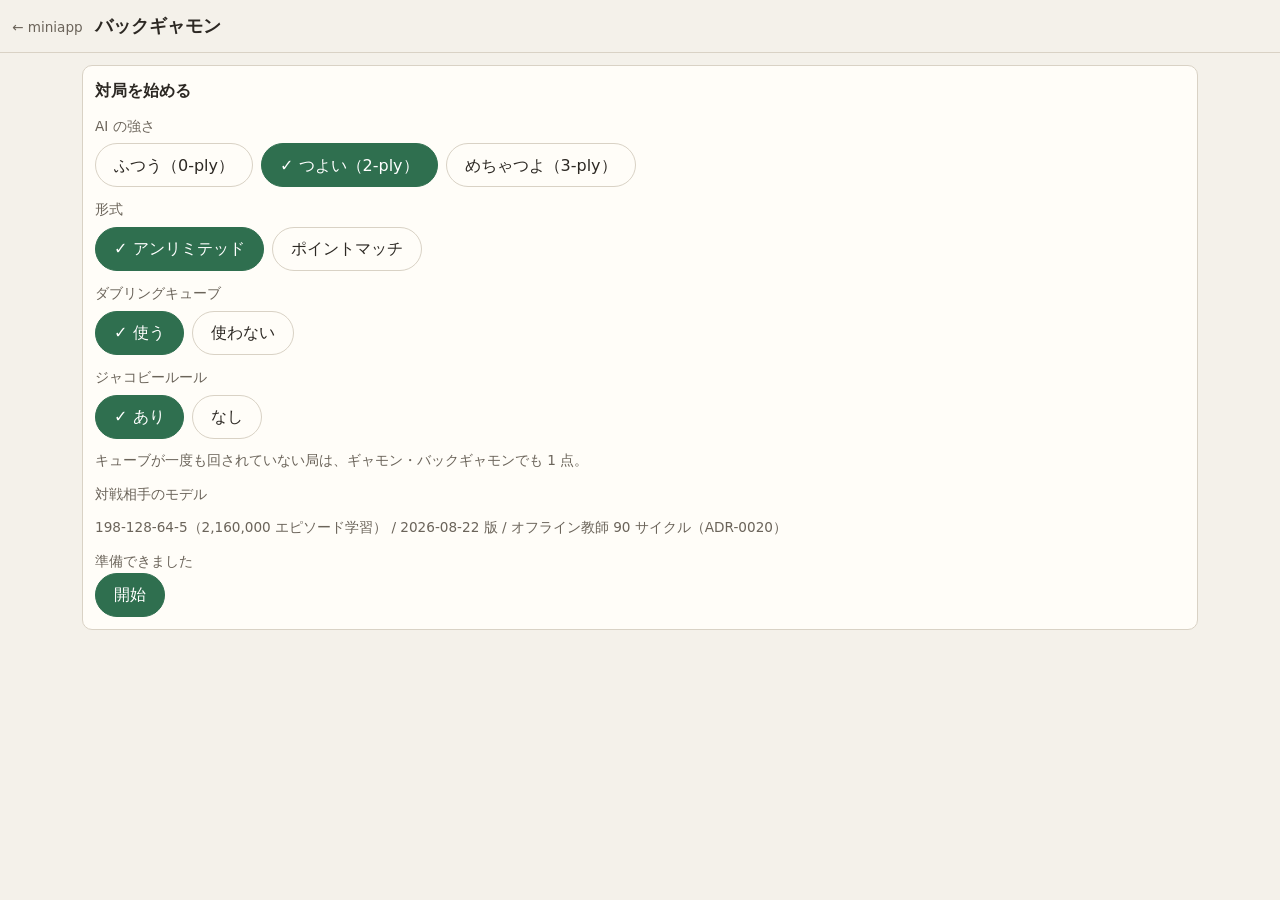
==== docs/backgammon/index.html @ ae8af526 "feat(backgammon): ポイントマッチとクロフォードルールに対応する 設定画面でアンリミテッド（マネーゲーム）とポイントマッチ（1〜7）を選べる ようにした。マッチの長さはスライダー。  " ====
<!DOCTYPE html>
<html lang="ja">
<head>
<meta charset="utf-8">
<meta name="viewport" content="width=device-width, initial-scale=1">
<title>バックギャモン</title>
<meta name="description" content="勝敗だけを報酬に自己対局で学習したニューラルネットと対戦できるバックギャモン。">
<link rel="icon" href="data:image/svg+xml,<svg xmlns='http://www.w3.org/2000/svg' viewBox='0 0 16 16'><text y='14' font-size='14'>🎲</text></svg>">
<link rel="stylesheet" href="./style.css">
</head>
<body>
<header class="site-header">
  <a class="back-link" href="../">← miniapp</a>
  <h1>バックギャモン</h1>
</header>

<main id="app">
  <section id="setup" class="panel">
    <h2>対局を始める</h2>
    <div class="field">
      <span id="level-label">AI の強さ</span>
      <div class="choices" role="radiogroup" aria-labelledby="level-label">
        <button type="button" class="choice" data-plies="0" role="radio" aria-checked="false">ふつう（0-ply）</button>
        <button type="button" class="choice is-selected" data-plies="2" role="radio" aria-checked="true">つよい（2-ply）</button>
        <button type="button" class="choice" data-plies="3" role="radio" aria-checked="false">めちゃつよ（3-ply）</button>
      </div>
    </div>
    <div class="field">
      <span id="format-label">形式</span>
      <div class="choices" role="radiogroup" aria-labelledby="format-label">
        <button type="button" class="choice is-selected" data-format="money" role="radio" aria-checked="true">アンリミテッド</button>
        <button type="button" class="choice" data-format="match" role="radio" aria-checked="false">ポイントマッチ</button>
      </div>
    </div>
    <div class="field slider" id="length-field" hidden>
      <div class="slider-head">
        <label for="match-length">マッチの長さ</label>
        <output id="match-length-value" for="match-length">5 ポイント</output>
      </div>
      <input type="range" id="match-length" min="1" max="7" step="1" value="5"
             aria-describedby="length-note">
      <p id="length-note" class="note">先に取った方が勝ち。相手がマッチポイントに達した直後の 1 局は、クロフォードルールでキューブを使えない。</p>
    </div>
    <div class="field">
      <span id="cube-label">ダブリングキューブ</span>
      <div class="choices" role="radiogroup" aria-labelledby="cube-label">
        <button type="button" class="choice is-selected" data-cube="on" role="radio" aria-checked="true">使う</button>
        <button type="button" class="choice" data-cube="off" role="radio" aria-checked="false">使わない</button>
      </div>
    </div>
    <div class="field" id="jacoby-field">
      <span id="jacoby-label">ジャコビールール</span>
      <div class="choices" role="radiogroup" aria-labelledby="jacoby-label">
        <button type="button" class="choice is-selected" data-jacoby="on" role="radio" aria-checked="true">あり</button>
        <button type="button" class="choice" data-jacoby="off" role="radio" aria-checked="false">なし</button>
      </div>
      <p class="note">キューブが一度も回されていない局は、ギャモン・バックギャモンでも 1 点。</p>
    </div>
    <div class="field">
      <span id="model-label">対戦相手のモデル</span>
      <p id="model-info" class="note">読み込み中…</p>
    </div>
    <p id="loading" class="note">モデルを読み込んでいます…</p>
    <button type="button" id="start" class="primary" disabled>開始</button>
  </section>

  <section id="game" hidden>
    <div class="play">
      <div id="board" class="board" role="grid" aria-label="盤面">
        <div id="dice-ai" class="dice" aria-live="polite" aria-label="AI の出目"></div>
        <div id="dice" class="dice" aria-live="polite" aria-label="あなたの出目"></div>
        <button type="button" id="roll" class="primary" hidden>サイコロを振る</button>
        <button type="button" id="double" class="cube-action" hidden>ダブル</button>
      </div>

      <div class="panel status-panel">
        <p id="turn" class="turn" aria-live="polite">—</p>
        <p id="score" class="score" aria-live="polite" hidden></p>
        <p id="cube-state" class="cube-state" aria-live="polite" hidden></p>
        <p id="hint" class="note"></p>
      </div>

      <div class="actions">
        <button type="button" id="take" class="primary" hidden>テイク</button>
        <button type="button" id="pass" hidden>パス</button>
        <button type="button" id="undo" hidden>1 手戻す</button>
        <button type="button" id="again" class="primary" hidden>もう一局</button>
      </div>
    </div>

    <div class="panel speed-panel slider">
      <div class="slider-head">
        <label for="speed">AI の間合い</label>
        <output id="speed-value" for="speed">1.0 秒</output>
      </div>
      <input type="range" id="speed" min="0.1" max="2" step="0.1" value="1"
             aria-describedby="speed-note">
      <p id="speed-note" class="note">AI が駒を 1 個動かすたびの間と、出目を見せる時間。</p>
    </div>

    <details id="record" class="panel record">
      <summary>棋譜</summary>
      <ol id="log" class="log"></ol>
      <div class="record-export">
        <div class="record-head">
          <h3>gnubg 用（.mat）</h3>
          <button type="button" id="copy-mat">コピー</button>
        </div>
        <pre id="mat" class="mat"></pre>
      </div>
    </details>
  </section>
</main>

<script type="module" src="./app.js"></script>
</body>
</html>
---- docs/backgammon/style.css ----
/* 色と余白は変数で一箇所にまとめる（FRONTEND.md）。 */
:root {
  --bg: #f4f1ea;
  --panel: #fffdf8;
  --ink: #2c2823;
  --muted: #6b645a;
  --line: #d9d2c5;
  --board: #c9a227;
  --board-dark: #8a6d1f;
  --point-a: #e8dcc0;
  --point-b: #a8794a;
  --white-checker: #fbf7ef;
  --black-checker: #3a3430;
  --accent: #2f6f4f;
  /* ダブル用。「サイコロを振る」と並んで盤の上に出るので、**緑と間違えない
     色**にする。盤（金茶）の上に白抜きで置いても読める濃さを選んである。
     盤の色はテーマで変わらないので、この色も 1 つで通す。 */
  --cube-action: #5b4b9e;
  --danger: #a8412f;
  --gap: 12px;
  --radius: 10px;
}

@media (prefers-color-scheme: dark) {
  :root {
    --bg: #1d1b18;
    --panel: #262320;
    --ink: #f0ece4;
    --muted: #a8a096;
    --line: #3d3833;
    --point-a: #4a423a;
    --point-b: #6b4a2c;
    --white-checker: #ede7dc;
    --black-checker: #16130f;
    --accent: #4f9d74;
  }
}

* { box-sizing: border-box; }

/* `hidden` 属性は UA スタイル（display:none）でしか効かないため、
   `.field { display: grid }` のような作者スタイルに簡単に負ける。
   JS 側で hidden を切り替える要素が増えたので、ここで一律に勝たせる。 */
[hidden] { display: none !important; }

body {
  margin: 0;
  background: var(--bg);
  color: var(--ink);
  font-family: system-ui, -apple-system, "Hiragino Sans", "Noto Sans JP", sans-serif;
  line-height: 1.6;
}

.site-header {
  display: flex;
  align-items: baseline;
  gap: var(--gap);
  padding: var(--gap);
  border-bottom: 1px solid var(--line);
}
.site-header h1 { font-size: 1.1rem; margin: 0; }
.back-link { color: var(--muted); text-decoration: none; font-size: .85rem; }
.back-link:hover, .back-link:focus-visible { color: var(--accent); }

#app {
  max-width: 720px;
  margin: 0 auto;
  padding: var(--gap);
  display: grid;
  gap: var(--gap);
}

#game { display: grid; gap: var(--gap); }
.play { display: grid; gap: var(--gap); align-content: start; }

/* PC 幅では棋譜を盤の右に並べる（狭い画面では盤の下に折りたたむ）。
   右の列は上から「間合い」「棋譜」の順。狭い画面でも DOM の順がそのまま
   縦に並ぶので、どちらでも間合いは棋譜の上に出る。 */
@media (min-width: 900px) {
  #app { max-width: 1140px; }
  #game {
    grid-template-columns: minmax(0, 1fr) 320px;
    grid-template-rows: auto 1fr;
    align-items: start;
  }
  .play { grid-column: 1; grid-row: 1 / span 2; }
  .speed-panel { grid-column: 2; grid-row: 1; }
  .record { grid-column: 2; grid-row: 2; position: sticky; top: var(--gap); }
  .record > summary { cursor: default; list-style: none; }
  .record > summary::-webkit-details-marker { display: none; }
}

.panel {
  background: var(--panel);
  border: 1px solid var(--line);
  border-radius: var(--radius);
  padding: var(--gap);
}
.panel h2 { margin: 0 0 var(--gap); font-size: 1rem; }
.note { color: var(--muted); font-size: .85rem; margin: .4em 0 0; }

.field { display: grid; gap: 6px; margin-bottom: var(--gap); }
.field > span { font-size: .85rem; color: var(--muted); }
.choices { display: flex; gap: 8px; flex-wrap: wrap; }

button {
  font: inherit;
  color: inherit;
  background: var(--panel);
  border: 1px solid var(--line);
  border-radius: 999px;
  padding: 8px 18px;
  cursor: pointer;
  min-height: 44px;      /* タップ目標 */
}
button:hover:not(:disabled) { border-color: var(--accent); }
button:focus-visible { outline: 3px solid var(--accent); outline-offset: 2px; }
button:disabled { opacity: .5; cursor: default; }
.choice.is-selected {
  background: var(--accent);
  color: #fff;
  border-color: var(--accent);
}
/* 色だけに頼らない（FRONTEND.md）。選択中は印を付ける。 */
.choice.is-selected::before { content: "✓ "; }
.primary { background: var(--accent); color: #fff; border-color: var(--accent); }

.actions { display: flex; gap: 8px; flex-wrap: wrap; }

/* ── 盤面 ───────────────────────────────────── */

.board {
  position: relative;
  display: grid;
  /* キューブ置き場 / 6 点 / バー / 6 点 / 上がりトレイ。
     **キューブは上がりトレイの反対側**（実物の盤と同じく、左の縁）に置く。 */
  grid-template-columns:
    minmax(22px, 6%) repeat(6, 1fr) minmax(26px, 7%) repeat(6, 1fr) minmax(22px, 6%);
  /* 上ラベル / 上段 / 中央の帯（バーとダイスの定位置） / 下段 / 下ラベル。
     番号は三角形の外（盤の縁）に出し、実物の盤と同じく三角形は帯に向かって尖る。 */
  grid-template-rows: 5% 1fr 14% 1fr 5%;
  gap: 2px;
  /* 駒 5 個を積んでも中央の帯を越えないように、実物より縦長にしてある。 */
  aspect-ratio: 15 / 12.5;
  background: var(--board-dark);
  border: 6px solid var(--board-dark);
  border-radius: var(--radius);
}

.point-label {
  display: flex;
  align-items: center;
  justify-content: center;
  font-size: 10px;
  color: #f2e9d5;
  opacity: .8;
  pointer-events: none;
}

.point {
  position: relative;
  display: flex;
  flex-direction: column;
  align-items: center;
  gap: 1px;
  padding: 2px 0;
  background: transparent;
  border: none;
  border-radius: 0;
  min-height: 0;
  cursor: pointer;
}
/* 三角形の色は疑似要素に持たせる。駒や数字はその上（z-index:1）に乗る。 */
.point::before {
  content: "";
  position: absolute;
  inset: 0;
  background: var(--point-a);
  clip-path: polygon(0 0, 100% 0, 50% 100%);
}
.point.bottom::before { clip-path: polygon(0 100%, 100% 100%, 50% 0); }
.point.odd::before { background: var(--point-b); }
.point > * { position: relative; z-index: 1; }
.point.bottom { flex-direction: column-reverse; }
.point:disabled { cursor: default; opacity: 1; }

/* 選択できる駒はマス全体を囲う（三角形に切り取られる ::before ではなく本体に描く）。 */
.point.selectable { box-shadow: inset 0 0 0 3px var(--accent); }

.checker {
  aspect-ratio: 1;
  border-radius: 50%;
  border: 1px solid rgba(0, 0, 0, .35);
  flex: 0 0 auto;
}
.checker.white { background: var(--white-checker); }
.checker.black { background: var(--black-checker); }
/* 駒はマス幅いっぱいに近いサイズの正円で固定する（積んだ数で潰さない）。
   5 個積んでも収まるように、盤の縦横比の側で高さを確保している。 */
.point .checker { width: 90%; }
.stack-count {
  font-size: 10px;
  font-weight: 700;
  color: var(--ink);
  background: var(--panel);
  border-radius: 999px;
  padding: 0 4px;
}

.bar {
  position: relative;
  background: linear-gradient(180deg, var(--board-dark), var(--board) 50%, var(--board-dark));
  border-left: 2px solid var(--board);
  border-right: 2px solid var(--board);
  display: flex;
  flex-direction: column;
  justify-content: space-between;
  align-items: center;
  padding: 6px 0;
  gap: 2px;
  cursor: pointer;
}
/* width:100% がないと、駒の % 幅がゼロ幅の親に対して解決されて見えなくなる。 */
.bar-group {
  display: flex;
  flex-direction: column;
  align-items: center;
  gap: 2px;
  width: 100%;
  min-height: 1em;
}
.bar .checker { width: 78%; }
.bar.selectable { box-shadow: inset 0 0 0 3px var(--accent); }

/* 上がった駒を置く右端のトレイ。実物と同じく駒は寝かせて積む。 */
.off-tray {
  position: relative;
  background: var(--board-dark);
  border-left: 2px solid var(--board);
  display: flex;
  flex-direction: column;
  align-items: center;
  gap: 2px;
  padding: 4px 3px;
  overflow: hidden;
}
.off-tray.black { justify-content: flex-start; }   /* 上段が黒のホーム側 */
.off-tray.white { justify-content: flex-end; }
.off-checker {
  width: 100%;
  height: 7px;
  flex: 0 0 auto;
  border-radius: 2px;
  border: 1px solid rgba(0, 0, 0, .35);
}
.off-tray.white .off-checker { background: var(--white-checker); }
.off-tray.black .off-checker { background: var(--black-checker); }
.off-count {
  position: absolute;
  left: 0;
  right: 0;
  text-align: center;
  font-size: 10px;
  font-weight: 700;
  color: #f2e9d5;
  pointer-events: none;
}
.off-tray.black .off-count { bottom: 2px; }
.off-tray.white .off-count { top: 2px; }

/* ダブリングキューブの置き場。上がりトレイの反対側（盤の左の縁）に、
   盤の高さいっぱいの帯として取る。キューブはその中で上 / 中央 / 下に動く:

     センター（持ち主なし） → 中央。数字は 64（実物と同じ「1 の面が無い」表現）
     Black が所有           → 上（Black のホーム側）
     White が所有           → 下（White のホーム側。人間は常に White）

   キューブを使わない設定のときは中身を空にする。**列そのものは残す**
   （消すと盤の横幅が変わって、対局ごとに見え方が動いてしまう）。 */
.cube-tray {
  grid-column: 1;
  grid-row: 2 / 5;
  display: flex;
  flex-direction: column;
  align-items: center;
  padding: 4px 2px;
  background: var(--board-dark);
  border-right: 2px solid var(--board);
  overflow: hidden;
}
.cube-tray.at-center { justify-content: center; }
.cube-tray.at-top { justify-content: flex-start; }
.cube-tray.at-bottom { justify-content: flex-end; }

.cube {
  width: 92%;
  aspect-ratio: 1;
  flex: 0 0 auto;
  display: grid;
  place-items: center;
  border-radius: 4px;
  border: 1px solid var(--line);
  background: var(--panel);
  color: var(--ink);
  font-weight: 700;
  /* 「64」の 2 桁が入る一番大きい字にする。狭い画面では詰まるので幅で縛る。 */
  font-size: clamp(9px, 1.4vw, 15px);
  font-variant-numeric: tabular-nums;
  line-height: 1;
  box-shadow: 0 1px 3px rgba(0, 0, 0, .35);
}
/* センターは「まだ誰も持っていない」ので、少し控えめに見せる。 */
.cube.is-center { opacity: .85; }

/* 返事待ちの間だけ、置き場から外して盤に「打った」キューブ。中段の帯に置き、
   出す側はダイスと同じ半分（自分は右、AI は左）。ダブルのボタンと同じ色の
   縁を付けて、これがキューブの提案だと分かるようにする。 */
#cube-offer {
  grid-row: 3;
  justify-self: center;
  align-self: center;
  width: 18%;            /* ダイスの目（16%）と近い大きさに揃える */
  font-size: clamp(10px, 1.7vw, 18px);
  border: 2px solid var(--cube-action);
  box-shadow: 0 3px 8px rgba(0, 0, 0, .45);
}
#cube-offer.at-right { grid-column: 9 / 15; }
#cube-offer.at-left { grid-column: 2 / 8; }

.status-panel { display: grid; gap: 6px; }
.turn { margin: 0; font-weight: 700; }

/* 実物の盤と同じく、ダイスは中央の帯に転がす。自分は右半分、相手は
   （相手から見て右になる）左半分。 */
.dice {
  grid-row: 3;
  display: flex;
  align-items: center;
  justify-content: center;
  gap: 10%;
}
#dice { grid-column: 9 / 15; }
#dice-ai { grid-column: 2 / 8; }

/* 盤の中央の帯に出すボタン。「振る」は自分のダイスと同じ右半分（手を伸ばす先を
   1 箇所にまとめる）、「ダブル」は左半分。どちらもロール前にしか出ないので、
   ダイスと場所を取り合わない。 */
#roll, #double {
  grid-row: 3;
  justify-self: center;
  align-self: center;
  min-height: 0;
  padding: 6px 20px;
  font-size: .9rem;
  white-space: nowrap;
  box-shadow: 0 2px 6px rgba(0, 0, 0, .35);
}
#roll { grid-column: 9 / 15; }
#double { grid-column: 2 / 8; }

/* 振る（緑）と取り違えないよう、ダブルだけ別の色にする。 */
.cube-action {
  background: var(--cube-action);
  color: #fff;
  border-color: var(--cube-action);
}
.cube-action:hover:not(:disabled) { border-color: #fff; }
.die {
  width: 16%;
  aspect-ratio: 1;
  display: grid;
  place-items: center;
  font-weight: 700;
  border-radius: 6px;
  border: 1px solid var(--line);
  background: var(--panel);
  box-shadow: 0 1px 3px rgba(0, 0, 0, .3);
}
.die.used { opacity: .35; text-decoration: line-through; }
/* 出目の並びはクリックで入れ替えられる（ゾロ目のときは付かない）。 */
.dice.is-flippable { cursor: pointer; }
.dice.is-flippable:hover .die:not(.used) { border-color: var(--accent); }

.log {
  margin: var(--gap) 0 0;
  padding-left: 1.4em;
  font-size: .85rem;
  color: var(--muted);
  max-height: 34vh;
  overflow-y: auto;
}

.record { align-self: start; }
.record-export { margin-top: var(--gap); border-top: 1px solid var(--line); padding-top: var(--gap); }
.record-head { display: flex; align-items: center; justify-content: space-between; gap: 8px; }
.record-head h3 { margin: 0; font-size: .85rem; color: var(--muted); font-weight: 600; }
.record-head button { min-height: 32px; padding: 4px 12px; font-size: .8rem; }
.mat {
  margin: 8px 0 0;
  padding: 8px;
  background: var(--bg);
  border: 1px solid var(--line);
  border-radius: 6px;
  font-size: .72rem;
  line-height: 1.45;
  max-height: 34vh;
  overflow: auto;
  white-space: pre;
}

@media (max-width: 420px) {
  /* 狭い画面では両端の帯とバーを固定幅に落とし、点の幅を稼ぐ。
     **列の数は変えない**（変えると帯の中身が別の列へずれる）。 */
  .board { grid-template-columns: 18px repeat(6, 1fr) 20px repeat(6, 1fr) 18px; }
}

/* 長考中（3 手先読み）。固まったのではないと分かるように点滅させる。 */
.note.is-thinking {
  animation: thinking 1.2s ease-in-out infinite;
}

@keyframes thinking {
  0%, 100% { opacity: 1; }
  50% { opacity: 0.45; }
}

@media (prefers-reduced-motion: reduce) {
  .note.is-thinking { animation: none; }
}

/* スライダー 1 つぶん（見出し + 現在値 + つまみ）。AI の間合いと
   マッチの長さの 2 か所で使う。 */
.slider { display: grid; gap: 6px; }
.slider-head {
  display: flex;
  align-items: baseline;
  justify-content: space-between;
  gap: 8px;
  font-size: .85rem;
  color: var(--muted);
}
.slider output {
  font-variant-numeric: tabular-nums;
  font-weight: 700;
  color: var(--ink);
}
.slider input[type="range"] {
  width: 100%;
  min-height: 44px;      /* タップ目標 */
  accent-color: var(--accent);
}

/* マッチのスコア。形式・点差・away・クロフォードをこの 1 行にまとめる。 */
.score {
  margin: 0;
  font-size: .85rem;
  color: var(--muted);
  font-variant-numeric: tabular-nums;
}

/* キューブの状態表示。値と持ち主が一目で分かるようにする。 */
.cube-state {
  margin: 0.35rem 0 0;
  font-variant-numeric: tabular-nums;
  font-weight: 600;
}
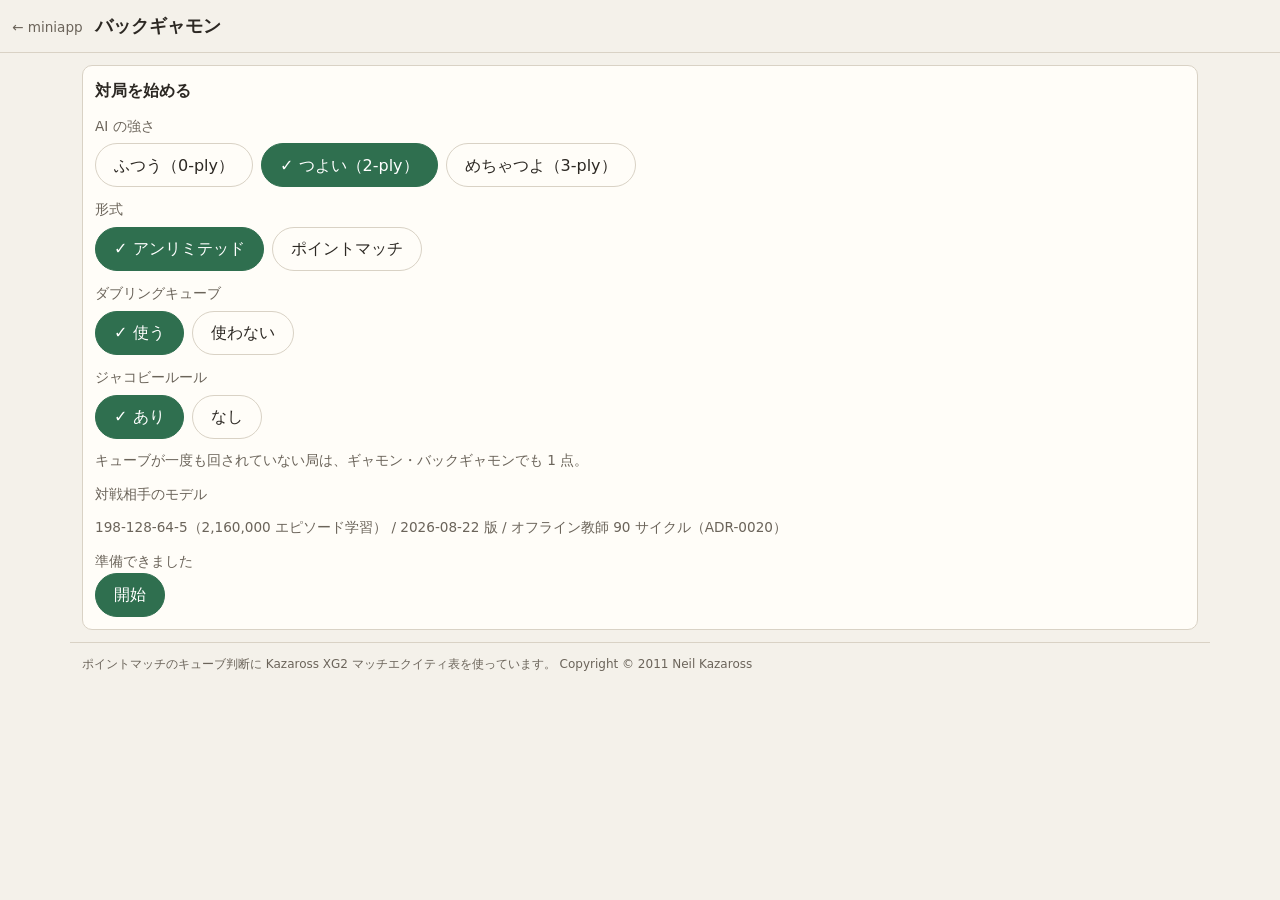
==== commit 011d6573: "feat(backgammon): マッチのキューブ判断をマッチエクイティ表（MET）で行う マッチでは equity（1 局あたりの期待得点）が使えない。**同じ 1 点でも スコアによって価値が違" ====
--- a/docs/backgammon/index.html
+++ b/docs/backgammon/index.html
@@ -112,6 +112,13 @@
   </section>
 </main>
 
+<footer class="site-footer">
+  <p class="note">
+    ポイントマッチのキューブ判断に Kazaross XG2 マッチエクイティ表を使っています。
+    Copyright &copy; 2011 Neil Kazaross
+  </p>
+</footer>
+
 <script type="module" src="./app.js"></script>
 </body>
 </html>
--- a/docs/backgammon/style.css
+++ b/docs/backgammon/style.css
@@ -59,6 +59,17 @@
   border-bottom: 1px solid var(--line);
 }
 .site-header h1 { font-size: 1.1rem; margin: 0; }
+
+/* 同梱物のクレジット。**許諾の条件はここではない**（条件が掛かるのは表を含む
+   `src/met-table.js` の先頭で、そちらの表示は消せない）。ここは JS を開かない
+   人向けの表示なので、文面は変えても構わない。 */
+.site-footer {
+  max-width: 1140px;
+  margin: 0 auto;
+  padding: var(--gap);
+  border-top: 1px solid var(--line);
+}
+.site-footer .note { margin: 0; font-size: .75rem; }
 .back-link { color: var(--muted); text-decoration: none; font-size: .85rem; }
 .back-link:hover, .back-link:focus-visible { color: var(--accent); }
 
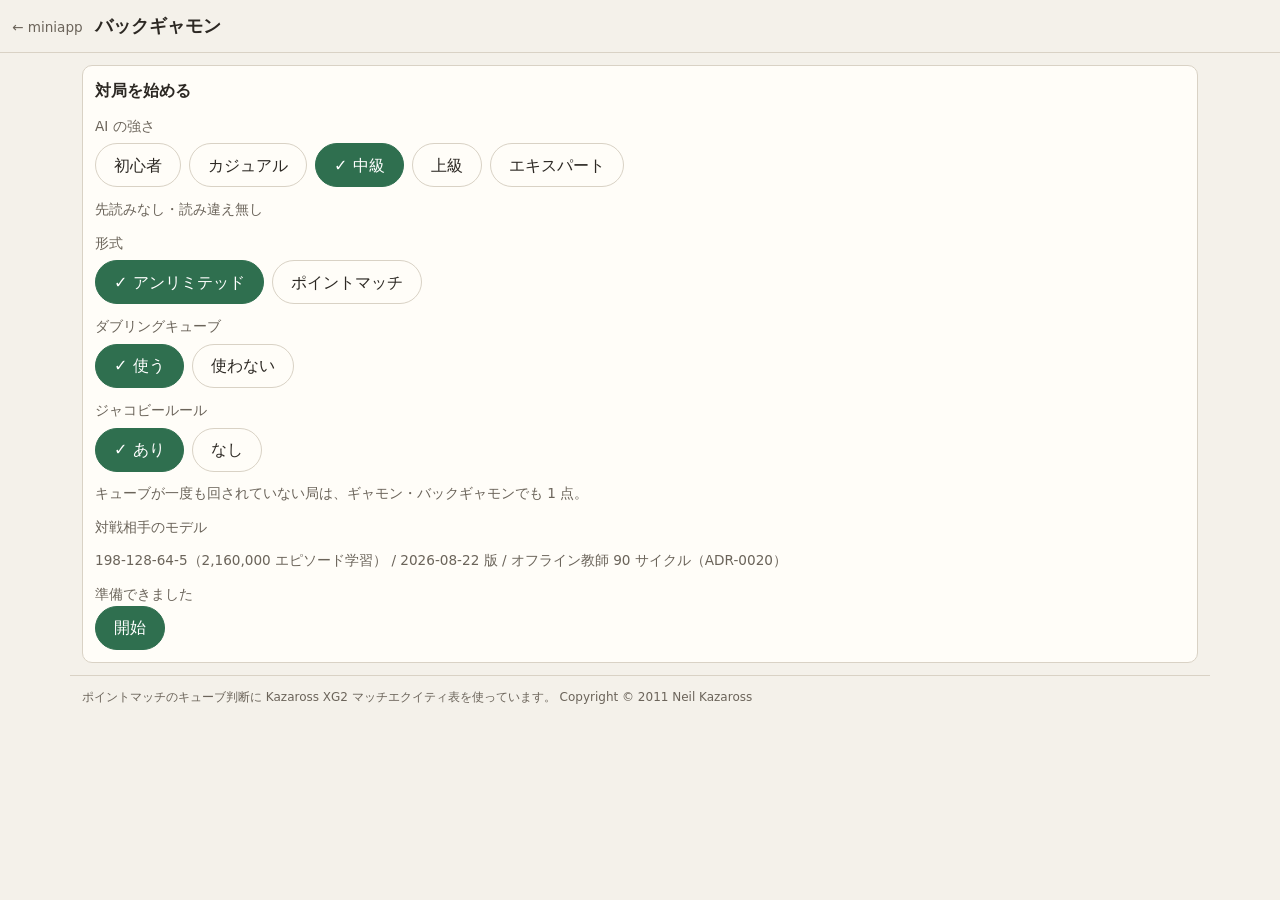
==== commit 94c6f8a1: "feat(backgammon): AI の強さを 5 段にし、弱い段を評価値ノイズで作る **先読み 0 が床なので、それより弱くするには別の軸が要る。** モデルが強くなる たびに最弱の段も勝手に" ====
--- a/docs/backgammon/index.html
+++ b/docs/backgammon/index.html
@@ -20,10 +20,13 @@
     <div class="field">
       <span id="level-label">AI の強さ</span>
       <div class="choices" role="radiogroup" aria-labelledby="level-label">
-        <button type="button" class="choice" data-plies="0" role="radio" aria-checked="false">ふつう（0-ply）</button>
-        <button type="button" class="choice is-selected" data-plies="2" role="radio" aria-checked="true">つよい（2-ply）</button>
-        <button type="button" class="choice" data-plies="3" role="radio" aria-checked="false">めちゃつよ（3-ply）</button>
+        <button type="button" class="choice" data-level="beginner" role="radio" aria-checked="false">初心者</button>
+        <button type="button" class="choice" data-level="casual" role="radio" aria-checked="false">カジュアル</button>
+        <button type="button" class="choice is-selected" data-level="intermediate" role="radio" aria-checked="true">中級</button>
+        <button type="button" class="choice" data-level="advanced" role="radio" aria-checked="false">上級</button>
+        <button type="button" class="choice" data-level="expert" role="radio" aria-checked="false">エキスパート</button>
       </div>
+      <p id="level-note" class="note"></p>
     </div>
     <div class="field">
       <span id="format-label">形式</span>
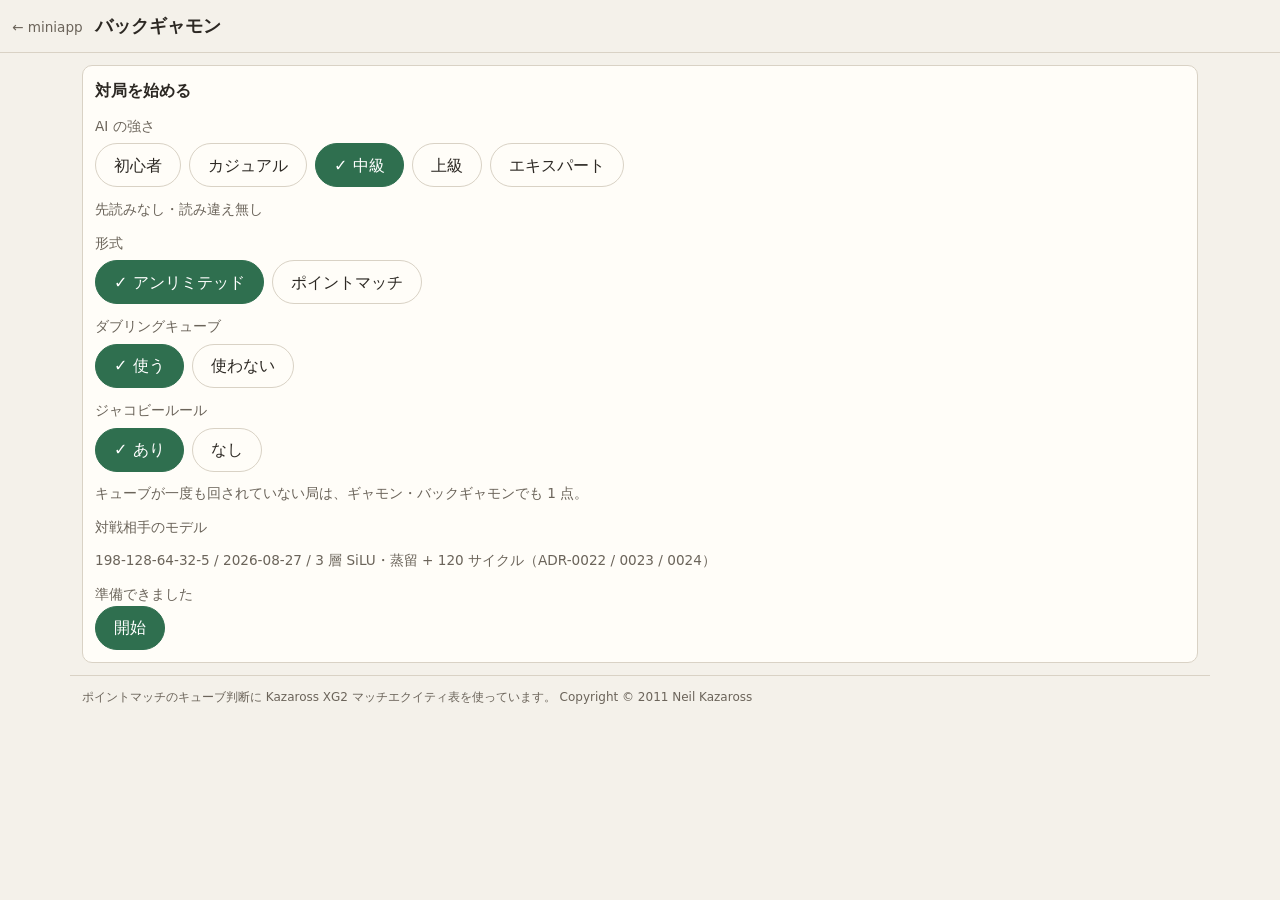
==== commit fc04e47f: "feat: バックギャモンの操作性向上（フォース自動実行・自動ロール・ポイントメイク/ベアオフのダブルクリック対応） - フォースムーブ自動実行トグルの追加および設定の永続化（localStorage" ====
--- a/docs/backgammon/index.html
+++ b/docs/backgammon/index.html
@@ -84,11 +84,14 @@
       </div>
 
       <div class="actions">
+        <button type="button" id="advice-button" hidden>ヒント</button>
         <button type="button" id="take" class="primary" hidden>テイク</button>
         <button type="button" id="pass" hidden>パス</button>
         <button type="button" id="undo" hidden>1 手戻す</button>
         <button type="button" id="again" class="primary" hidden>もう一局</button>
       </div>
+
+      <div id="advice" class="panel advice" hidden aria-live="polite"></div>
     </div>
 
     <div class="panel speed-panel slider">
@@ -99,6 +102,13 @@
       <input type="range" id="speed" min="0.1" max="2" step="0.1" value="1"
              aria-describedby="speed-note">
       <p id="speed-note" class="note">AI が駒を 1 個動かすたびの間と、出目を見せる時間。</p>
+
+      <div class="toggle-field">
+        <label class="toggle-label" for="auto-force">
+          <input type="checkbox" id="auto-force">
+          <span>強制着手（フォースムーブ）を自動で動かす</span>
+        </label>
+      </div>
     </div>
 
     <details id="record" class="panel record">
@@ -107,9 +117,11 @@
       <div class="record-export">
         <div class="record-head">
           <h3>gnubg 用（.mat）</h3>
-          <button type="button" id="copy-mat">コピー</button>
+          <button type="button" id="download-mat">ダウンロード</button>
         </div>
-        <pre id="mat" class="mat"></pre>
+        <pre id="mat" class="mat" tabindex="0"
+             aria-label="gnubg 用の棋譜（クリックしてから Ctrl+A でここだけ全選択）"></pre>
+        <p class="note">クリックしてから Ctrl+A（Mac は ⌘+A）で、この欄だけを全選択できます。</p>
       </div>
     </details>
   </section>
--- a/docs/backgammon/style.css
+++ b/docs/backgammon/style.css
@@ -12,10 +12,16 @@
   --white-checker: #fbf7ef;
   --black-checker: #3a3430;
   --accent: #2f6f4f;
+  /* ポイント作成可能（メイク可能）なマスのハイライト（アンバーゴールド）。 */
+  --makeable: #d97706;
   /* ダブル用。「サイコロを振る」と並んで盤の上に出るので、**緑と間違えない
      色**にする。盤（金茶）の上に白抜きで置いても読める濃さを選んである。
      盤の色はテーマで変わらないので、この色も 1 つで通す。 */
   --cube-action: #5b4b9e;
+  /* ヒントの印。**選択できる印（緑）と同じ駒に同時に付く**ので、緑ともダブルの
+     紫とも見分けが付く色にする。盤（クリーム / 茶）の上でも沈まない濃さ。
+     **色だけに頼ってはいない**（最善手は表記でも出す。FRONTEND.md）。 */
+  --advice: #c2185b;
   --danger: #a8412f;
   --gap: 12px;
   --radius: 10px;
@@ -33,6 +39,10 @@
     --white-checker: #ede7dc;
     --black-checker: #16130f;
     --accent: #4f9d74;
+    --makeable: #f59e0b;
+    /* 暗い背景では沈むので明るい側へ。盤の色はテーマで変わらないが、
+       クリーム / 茶のどちらの上でも読める範囲。 */
+    --advice: #ff5c8a;
   }
 }
 
@@ -198,6 +208,29 @@
 /* 選択できる駒はマス全体を囲う（三角形に切り取られる ::before ではなく本体に描く）。 */
 .point.selectable { box-shadow: inset 0 0 0 3px var(--accent); }
 
+/* ポイントを作れる場所（ダブルクリックでメイク可能）。 */
+.point.makeable { box-shadow: inset 0 0 0 3px var(--makeable); }
+.point.selectable.makeable {
+  box-shadow: inset 0 0 0 3px var(--makeable), inset 0 0 0 6px var(--accent);
+}
+
+/* ヒントの最善手の移動元。**選択できる印（緑）と重なるので別の色にする。**
+   両方付くことがあるため、内側と外側で描き分けて共存させる。 */
+.point.advised { box-shadow: inset 0 0 0 3px var(--advice); }
+.point.selectable.advised {
+  box-shadow: inset 0 0 0 3px var(--advice), inset 0 0 0 6px var(--accent);
+}
+.point.makeable.advised {
+  box-shadow: inset 0 0 0 3px var(--advice), inset 0 0 0 6px var(--makeable);
+}
+.point.selectable.makeable.advised {
+  box-shadow: inset 0 0 0 3px var(--advice), inset 0 0 0 6px var(--makeable), inset 0 0 0 9px var(--accent);
+}
+.bar.advised { box-shadow: inset 0 0 0 3px var(--advice); }
+.bar.selectable.advised {
+  box-shadow: inset 0 0 0 3px var(--advice), inset 0 0 0 6px var(--accent);
+}
+
 .checker {
   aspect-ratio: 1;
   border-radius: 50%;
@@ -257,6 +290,11 @@
 }
 .off-tray.black { justify-content: flex-start; }   /* 上段が黒のホーム側 */
 .off-tray.white { justify-content: flex-end; }
+/* 出目を使って2駒ベアオフできるときはトレイを黄色枠でハイライトし、ダブルクリック可能にする */
+.off-tray.makeable {
+  box-shadow: inset 0 0 0 3px var(--makeable);
+  cursor: pointer;
+}
 .off-checker {
   width: 100%;
   height: 7px;
@@ -338,6 +376,22 @@
 #cube-offer.at-right { grid-column: 9 / 15; }
 #cube-offer.at-left { grid-column: 2 / 8; }
 
+/* ヒントの表示。盤のすぐ下に出す。 */
+.advice { display: grid; gap: 4px; }
+.advice-move {
+  margin: 0;
+  font-weight: 700;
+  font-variant-numeric: tabular-nums;
+  color: var(--advice);
+}
+.advice-rest {
+  margin: 0;
+  padding-left: 1.2em;
+  font-size: .85rem;
+  color: var(--muted);
+  font-variant-numeric: tabular-nums;
+}
+
 .status-panel { display: grid; gap: 6px; }
 .turn { margin: 0; font-weight: 700; }
 
@@ -406,6 +460,11 @@
 .record-head { display: flex; align-items: center; justify-content: space-between; gap: 8px; }
 .record-head h3 { margin: 0; font-size: .85rem; color: var(--muted); font-weight: 600; }
 .record-head button { min-height: 32px; padding: 4px 12px; font-size: .8rem; }
+/* **フォーカスできる**（`tabindex="0"`）。クリックしてから Ctrl+A で、
+   ページ全体ではなくこの欄だけを全選択できるようにしてある。
+   スクロールする領域にフォーカスを持たせるのはキーボード操作の面でも要る。 */
+.mat:focus-visible { outline: 3px solid var(--accent); outline-offset: 2px; }
+
 .mat {
   margin: 8px 0 0;
   padding: 8px;
@@ -461,6 +520,27 @@
   accent-color: var(--accent);
 }
 
+.toggle-field {
+  margin-top: 8px;
+  padding-top: 8px;
+  border-top: 1px solid var(--line);
+}
+.toggle-label {
+  display: flex;
+  align-items: center;
+  gap: 8px;
+  font-size: .85rem;
+  color: var(--ink);
+  cursor: pointer;
+  user-select: none;
+}
+.toggle-label input[type="checkbox"] {
+  width: 18px;
+  height: 18px;
+  accent-color: var(--accent);
+  cursor: pointer;
+}
+
 /* マッチのスコア。形式・点差・away・クロフォードをこの 1 行にまとめる。 */
 .score {
   margin: 0;
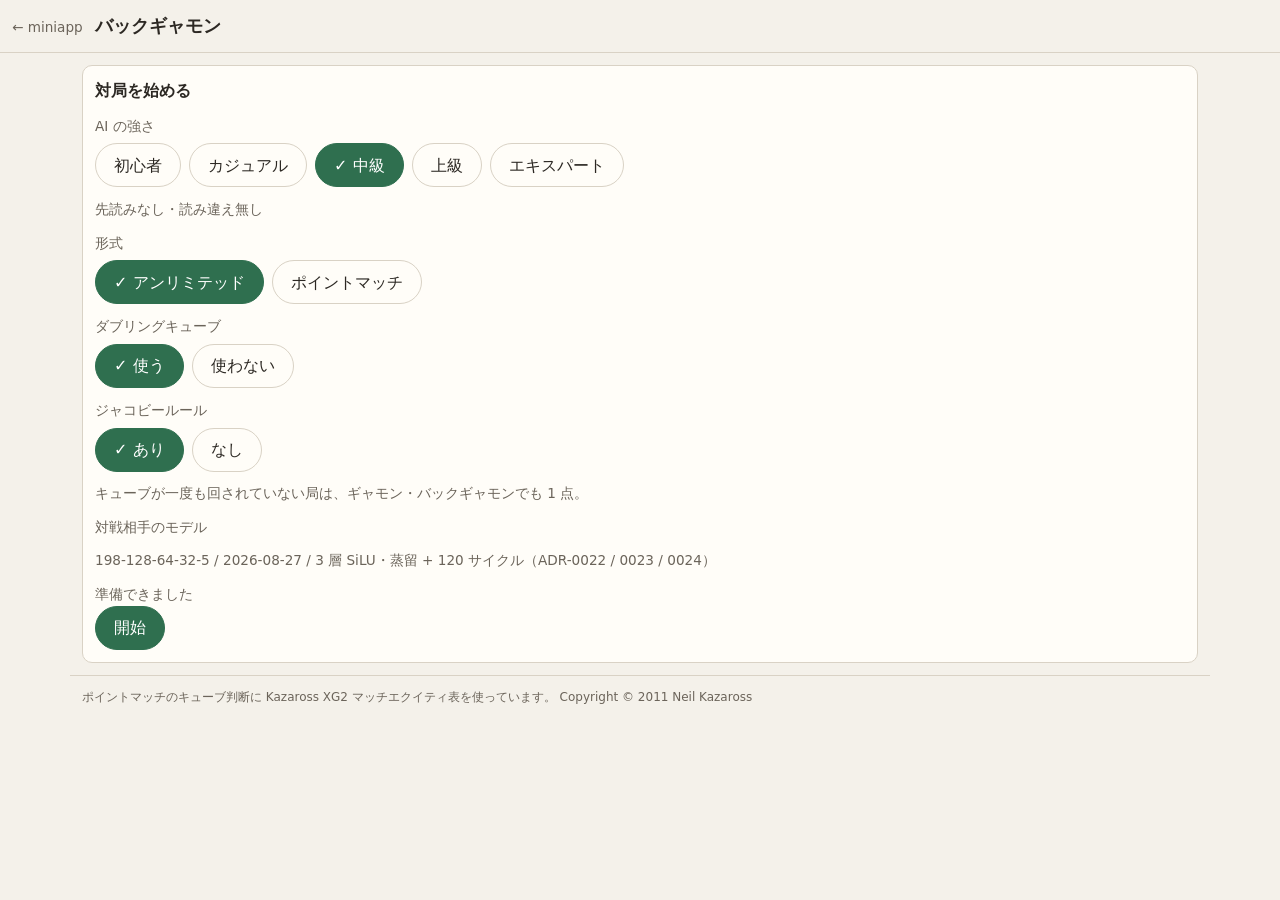
==== commit 9a136190: "fix: PRレビュー第3弾の改善（dblclickリスナー削除・自動ロール割り込み復旧・オプトアウト設定・UI統合テスト追加） - 指摘F1/F2: makePoint / makeOffTray " ====
--- a/docs/backgammon/index.html
+++ b/docs/backgammon/index.html
@@ -109,6 +109,12 @@
           <span>強制着手（フォースムーブ）を自動で動かす</span>
         </label>
       </div>
+      <div class="toggle-field">
+        <label class="toggle-label" for="auto-roll">
+          <input type="checkbox" id="auto-roll">
+          <span>ダブルできない時は自動でサイコロを振る</span>
+        </label>
+      </div>
     </div>
 
     <details id="record" class="panel record">
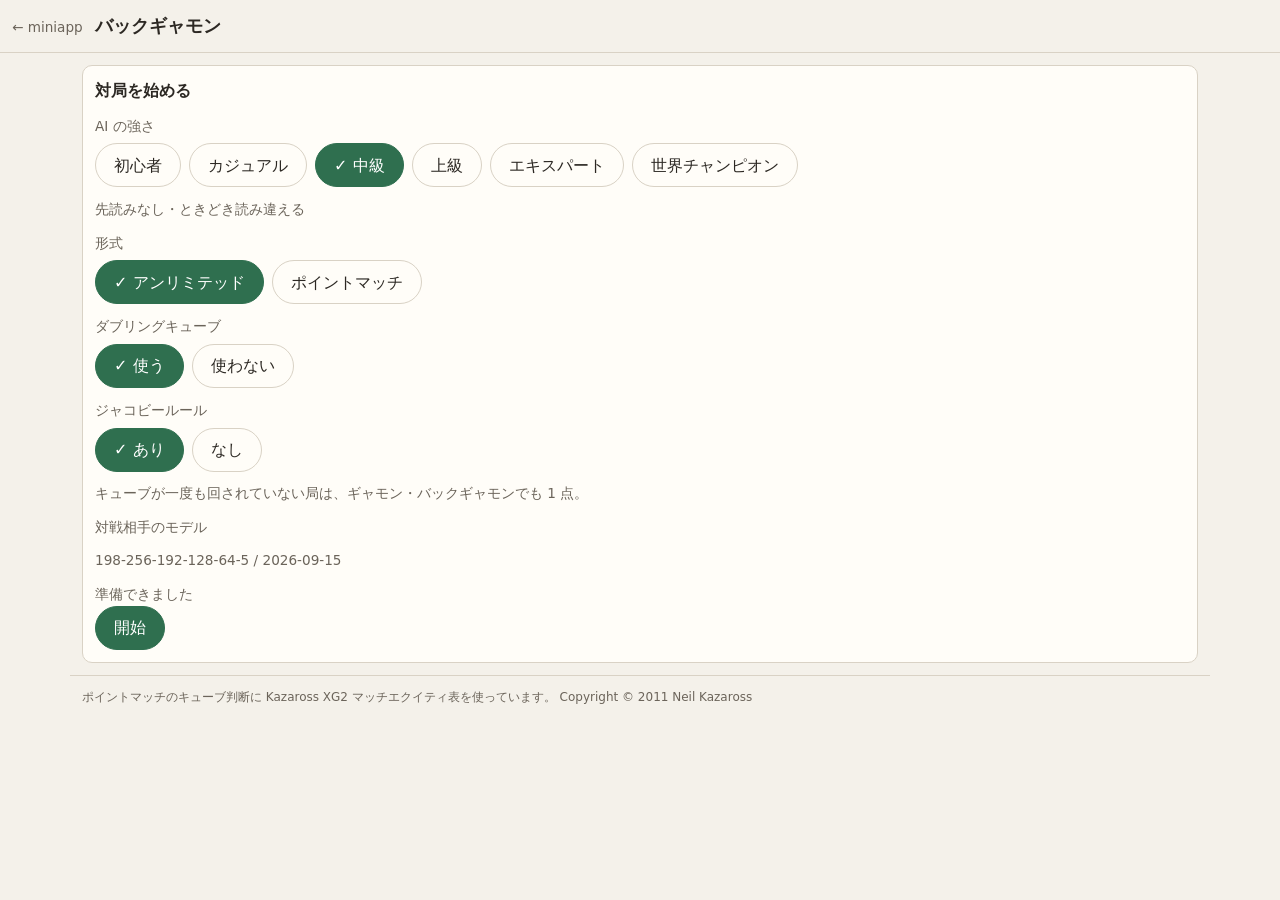
==== commit f7958e9e: "feat: 3-ply CPU「世界チャンピオン」を難易度ラダーに追加" ====
--- a/docs/backgammon/index.html
+++ b/docs/backgammon/index.html
@@ -25,6 +25,7 @@
         <button type="button" class="choice is-selected" data-level="intermediate" role="radio" aria-checked="true">中級</button>
         <button type="button" class="choice" data-level="advanced" role="radio" aria-checked="false">上級</button>
         <button type="button" class="choice" data-level="expert" role="radio" aria-checked="false">エキスパート</button>
+        <button type="button" class="choice" data-level="champion" role="radio" aria-checked="false">世界チャンピオン</button>
       </div>
       <p id="level-note" class="note"></p>
     </div>
--- a/docs/backgammon/style.css
+++ b/docs/backgammon/style.css
@@ -208,10 +208,29 @@
 /* 選択できる駒はマス全体を囲う（三角形に切り取られる ::before ではなく本体に描く）。 */
 .point.selectable { box-shadow: inset 0 0 0 3px var(--accent); }
 
-/* ポイントを作れる場所（ダブルクリックでメイク可能）。 */
+/* ポイントを作れる場所（クリックでメイク可能）。 */
 .point.makeable { box-shadow: inset 0 0 0 3px var(--makeable); }
-.point.selectable.makeable {
-  box-shadow: inset 0 0 0 3px var(--makeable), inset 0 0 0 6px var(--accent);
+
+/* 手番を丸ごと使うメイク / ベアオフは、確認の 1 クリックを挟む。
+   **押せば戻せない**ので、待っている間だけ枠を太くして脈を打たせる。 */
+.point.confirming,
+.point.makeable.confirming {
+  box-shadow: inset 0 0 0 5px var(--makeable);
+  animation: confirm-pulse 1s ease-in-out infinite;
+}
+.off-tray.confirming,
+.off-tray.makeable.confirming {
+  box-shadow: inset 0 0 0 5px var(--makeable);
+  animation: confirm-pulse 1s ease-in-out infinite;
+}
+@keyframes confirm-pulse {
+  50% { box-shadow: inset 0 0 0 5px var(--makeable), inset 0 0 0 9px var(--makeable); }
+}
+@media (prefers-reduced-motion: reduce) {
+  .point.confirming,
+  .point.makeable.confirming,
+  .off-tray.confirming,
+  .off-tray.makeable.confirming { animation: none; }
 }
 
 /* ヒントの最善手の移動元。**選択できる印（緑）と重なるので別の色にする。**
@@ -219,12 +238,6 @@
 .point.advised { box-shadow: inset 0 0 0 3px var(--advice); }
 .point.selectable.advised {
   box-shadow: inset 0 0 0 3px var(--advice), inset 0 0 0 6px var(--accent);
-}
-.point.makeable.advised {
-  box-shadow: inset 0 0 0 3px var(--advice), inset 0 0 0 6px var(--makeable);
-}
-.point.selectable.makeable.advised {
-  box-shadow: inset 0 0 0 3px var(--advice), inset 0 0 0 6px var(--makeable), inset 0 0 0 9px var(--accent);
 }
 .bar.advised { box-shadow: inset 0 0 0 3px var(--advice); }
 .bar.selectable.advised {
@@ -290,7 +303,7 @@
 }
 .off-tray.black { justify-content: flex-start; }   /* 上段が黒のホーム側 */
 .off-tray.white { justify-content: flex-end; }
-/* 出目を使って2駒ベアオフできるときはトレイを黄色枠でハイライトし、ダブルクリック可能にする */
+/* 出目を使って2駒ベアオフできるときはトレイを黄色枠でハイライトし、クリック可能にする */
 .off-tray.makeable {
   box-shadow: inset 0 0 0 3px var(--makeable);
   cursor: pointer;
